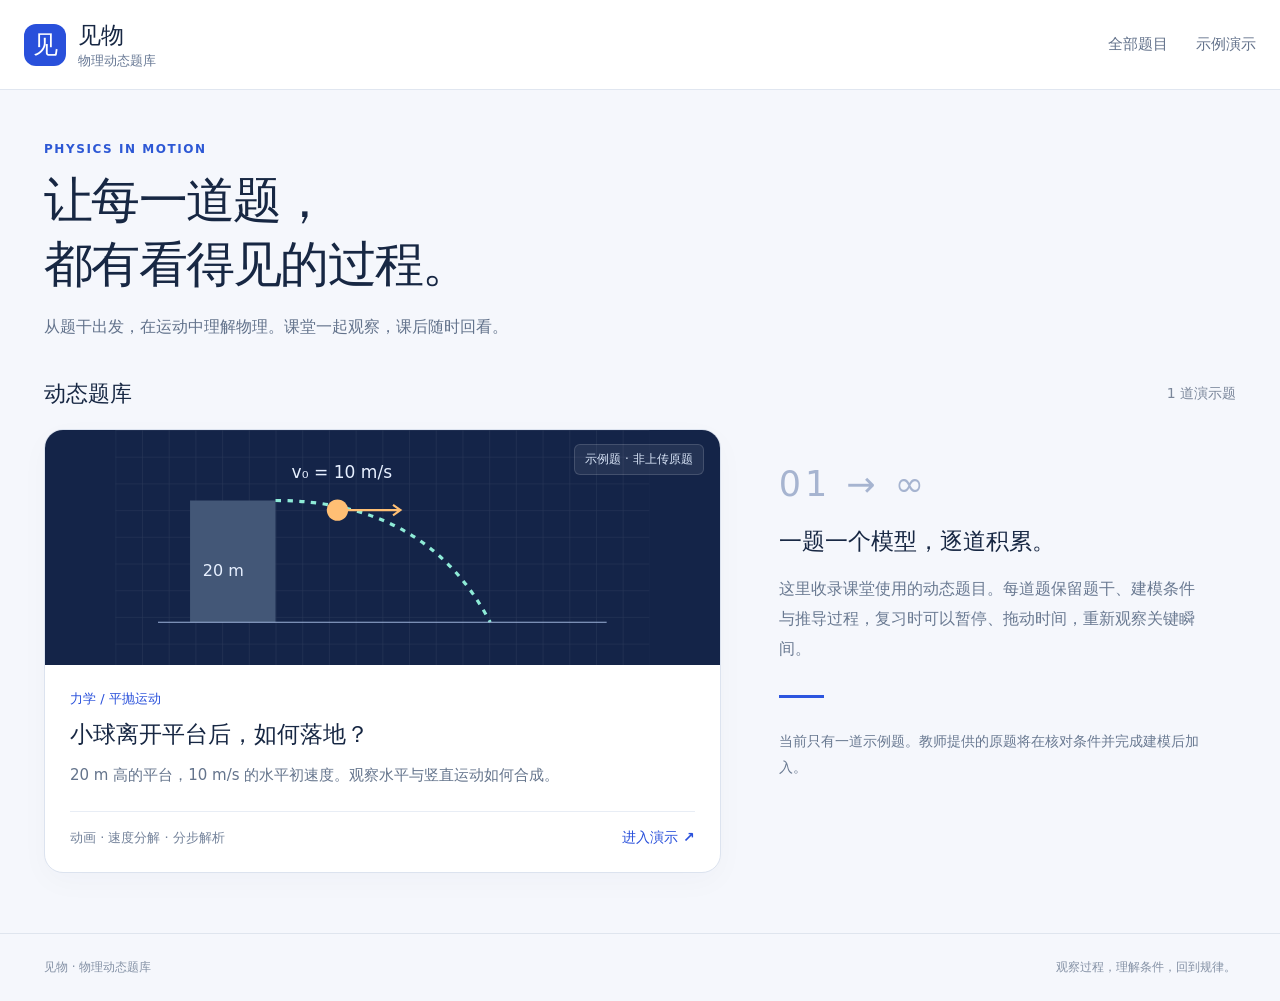
==== index.html @ c615b019 "Add physics model library: index.html" ====
<!doctype html><html lang="zh-CN"><head><meta charset="utf-8"><meta name="viewport" content="width=device-width, initial-scale=1"><title>见物 · 物理动态题库</title><meta name="description" content="按题干建立物理模型，课堂观察运动，课后回看过程。"><link rel="icon" href="data:image/svg+xml,%3Csvg xmlns='http://www.w3.org/2000/svg' viewBox='0 0 64 64'%3E%3Crect width='64' height='64' rx='16' fill='%232950db'/%3E%3Cpath d='M14 17Q42 17 49 49' fill='none' stroke='white' stroke-width='4'/%3E%3Ccircle cx='31' cy='23' r='6' fill='%23a8f0df'/%3E%3C/svg%3E"><link rel="stylesheet" href="style.css"></head><body><header><a href="#" class="brand"><span class="logo">见</span><span>见物 <small>物理动态题库</small></span></a><nav aria-label="主要导航"><a href="#" id="navLibrary">全部题目</a><a href="#q-demo-horizontal" id="navLesson">示例演示</a></nav></header><main><section id="library"><div class="page-heading"><p class="eyebrow">PHYSICS IN MOTION</p><h1>让每一道题，<br>都有看得见的过程。</h1><p class="sub">从题干出发，在运动中理解物理。课堂一起观察，课后随时回看。</p></div><div class="section-title"><h2>动态题库</h2><span>1 道演示题</span></div><div class="library-grid"><a class="problem-card" href="#q-demo-horizontal"><div class="card-visual"><svg viewBox="0 0 500 220" role="img" aria-label="小球从平台边缘水平抛出的轨迹示意"><defs><pattern id="grid" width="25" height="25" patternUnits="userSpaceOnUse"><path d="M25 0H0V25" fill="none" stroke="#ffffff" stroke-opacity=".09"/></pattern></defs><rect width="500" height="220" fill="#142448"/><rect width="500" height="220" fill="url(#grid)"/><path d="M70 66H150V180H70" fill="#435777"/><path d="M150 66Q291 66 351 180" fill="none" stroke="#8eebd7" stroke-width="3" stroke-dasharray="5 6"/><path d="M40 180H460" stroke="#9cb2d8"/><circle cx="208" cy="75" r="10" fill="#ffbf74"/><path d="M208 75H267M260 70L267 75L260 80" fill="none" stroke="#ffbf74" stroke-width="2"/><text x="165" y="45" fill="#e7f0ff" font-size="16">v₀ = 10 m/s</text><text x="82" y="137" fill="#e7f0ff" font-size="15">20 m</text></svg><span class="demo-tag">示例题 · 非上传原题</span></div><div class="card-content"><p class="category">力学 / 平抛运动</p><h3>小球离开平台后，如何落地？</h3><p>20 m 高的平台，10 m/s 的水平初速度。观察水平与竖直运动如何合成。</p><div class="card-bottom"><span>动画 · 速度分解 · 分步解析</span><strong>进入演示 ↗</strong></div></div></a><aside class="library-note"><span class="note-number">01 → ∞</span><h3>一题一个模型，逐道积累。</h3><p>这里收录课堂使用的动态题目。每道题保留题干、建模条件与推导过程，复习时可以暂停、拖动时间，重新观察关键瞬间。</p><div class="small-rule"></div><p class="muted">当前只有一道示例题。教师提供的原题将在核对条件并完成建模后加入。</p></aside></div></section><section id="lesson" hidden><a href="#" class="back">← 返回题库</a><div class="lesson-heading"><div><p class="eyebrow">力学 / 平抛运动 / 示例 001</p><h1>小球离开平台后，如何落地？</h1><p class="sub">对照题目条件，观察运动的每一个瞬间。</p></div><span class="example-label">演示题</span></div><div class="lesson-layout"><aside class="statement"><span class="section-index">01 / 读题与建模</span><h2>题目条件</h2><p>一个小球从距水平地面 <strong>20 m</strong> 高的平台边缘，以 <strong>10 m/s</strong> 的初速度水平抛出。不计空气阻力，取 <strong>g = 10 m/s²</strong>。</p><p>求小球的落地时间、水平位移，以及落地前瞬间的速度大小。</p><dl><div><dt>初始高度 h</dt><dd>20 m</dd></div><div><dt>水平初速度 v₀</dt><dd>10 m/s</dd></div><div><dt>重力加速度 g</dt><dd>10 m/s²</dd></div></dl><div class="assumptions"><strong>模型与题干的对应</strong><ul><li>小球视为质点，只受重力。</li><li>初始竖直速度为 0。</li><li>水平向右为 x 正方向，y 表示距地高度。</li><li>动画在触地时结束，不模拟碰撞。</li></ul></div><p class="source-note">来源：本站演示题，用于展示题库功能。</p></aside><div class="model-column"><section class="simulation" id="simulation"><div class="simulation-header"><span>02 / 观察运动</span><button id="fullscreen" type="button">放大演示</button></div><div class="canvas-wrap"><canvas id="scene" role="img" aria-label="小球从20米高平台以每秒10米水平抛出的实时运动图"></canvas><span id="phase" class="phase">准备开始</span></div><div class="playback"><div class="timeline-label"><label for="timeline">运动时间</label><output id="clock">0.00 / 2.00 s</output></div><input id="timeline" type="range" min="0" max="2" step="0.01" value="0" aria-label="拖动查看任意时刻"><div class="playback-actions"><div class="play-buttons"><button id="play" class="primary">▶ 播放</button><button id="reset">重置</button><button id="step">前进 0.1 s</button></div><label class="speed-label">播放速度 <select id="speed"><option value="0.25">0.25×</option><option value="0.5">0.5×</option><option value="1" selected>1×</option></select></label></div><div class="display-options"><label><input id="trajectory" type="checkbox" checked>运动轨迹</label><label><input id="vectors" type="checkbox" checked>速度分解</label><span><i class="legend-x"></i> 水平速度 <i class="legend-y"></i> 竖直速度</span></div></div></section><div class="live-data"><div><span>水平位移 x</span><strong id="xValue">0.00 <small>m</small></strong></div><div><span>距地高度 y</span><strong id="yValue">20.00 <small>m</small></strong></div><div><span>速率 |v|</span><strong id="vValue">10.00 <small>m/s</small></strong></div></div><div class="observe"><strong>观察提示</strong><p>每前进相同的时间，水平位移的增量保持不变；竖直方向的下落距离却越来越大。拖动时间条，比较 t = 1 s 和 t = 2 s。</p></div></div></div><section class="explanation"><div><span class="section-index">03 / 回到物理规律</span><h2>一个运动，分成两个方向。</h2><p>水平方向不受力，做匀速直线运动；竖直方向从静止开始，做自由落体运动。两个方向经历的时间始终相同。</p></div><div class="solutions"><details><summary>① 为什么 2 秒后落地？</summary><p>竖直方向：h = ½gt²。代入 h = 20 m、g = 10 m/s²，得到 t = √(2h/g) = <strong>2 s</strong>。</p></details><details><summary>② 水平飞出多远？</summary><p>水平方向：x = v₀t = 10 × 2 = <strong>20 m</strong>。</p></details><details><summary>③ 落地前瞬间的速率是多少？</summary><p>vₓ = 10 m/s，vᵧ = −gt = −20 m/s。两分量互相垂直，因此 |v| = √(vₓ² + vᵧ²) = 10√5 ≈ <strong>22.36 m/s</strong>。</p></details></div></section></section></main><footer><span>见物 · 物理动态题库</span><span>观察过程，理解条件，回到规律。</span></footer><script src="app.js"></script></body></html>
---- style.css ----
:root{font-family:Inter,ui-sans-serif,system-ui,-apple-system,"PingFang SC","Microsoft YaHei",sans-serif;color:#172743;background:#f5f7fc;font-size:16px;font-synthesis:none}*{box-sizing:border-box}body{margin:0}button,input,select{font:inherit}button,a,input,select,summary{-webkit-tap-highlight-color:transparent}button,a,summary{touch-action:manipulation}button,summary{cursor:pointer}a{color:inherit;text-decoration:none}button:focus-visible,a:focus-visible,input:focus-visible,select:focus-visible,summary:focus-visible{outline:3px solid #3161f6;outline-offset:4px}[hidden]{display:none!important}header{height:90px;background:white;border-bottom:1px solid #e0e6f0;display:flex;align-items:center;justify-content:space-between;padding:0 max(24px,calc((100vw - 1240px)/2));gap:20px}.brand{display:flex;align-items:center;gap:12px;font-size:23px;font-weight:750}.logo{width:42px;height:42px;background:#2950db;color:white;display:grid;place-items:center;border-radius:12px;font-size:25px}.brand small{font-size:13px;display:block;font-weight:450;color:#687995;margin-top:1px}nav{display:flex;gap:28px;font-size:15px;color:#63728b}nav a.active{color:#2950db;font-weight:700}main{max-width:1240px;margin:auto;padding:0 24px;min-height:calc(100vh - 180px)}.page-heading{padding:52px 0 38px}.eyebrow{font-size:12px;font-weight:750;letter-spacing:.13em;color:#2d58d5;margin:0 0 13px}h1{font-size:clamp(30px,4vw,49px);line-height:1.3;letter-spacing:-.035em;margin:0 0 17px}.sub{font-size:16px;line-height:1.7;color:#62728b;margin:0}.section-title{display:flex;align-items:center;justify-content:space-between;margin:0 0 20px}.section-title h2{font-size:22px;margin:0}.section-title span{font-size:14px;color:#7a869a}.library-grid{display:grid;grid-template-columns:1.4fr 1fr;gap:32px;margin-bottom:60px}.problem-card{border:1px solid #dce3ef;border-radius:19px;overflow:hidden;background:white;box-shadow:0 9px 30px #14244807;transition:transform .2s}.problem-card:hover{transform:translateY(-3px)}.card-visual{position:relative;background:#142448}.card-visual svg{display:block;width:100%;height:235px}.demo-tag{position:absolute;right:16px;top:14px;background:#ffffff12;border:1px solid #ffffff25;color:#d9e5f8;padding:6px 10px;border-radius:6px;font-size:12px}.card-content{padding:25px}.category{font-size:13px;color:#2950db;margin:0 0 10px}.card-content h3{font-size:23px;line-height:1.4;margin:0 0 12px}.card-content>p:not(.category){font-size:15px;color:#64748c;line-height:1.8;margin:0}.card-bottom{border-top:1px solid #e8edf5;margin-top:22px;padding-top:17px;display:flex;flex-wrap:wrap;gap:12px;justify-content:space-between;font-size:13px;color:#73829a}.card-bottom strong{font-size:14px;color:#2950db}.library-note{padding:35px 26px}.note-number{font-size:35px;color:#a6b4d0;font-weight:300;letter-spacing:4px}.library-note h3{font-size:23px;margin:22px 0 17px}.library-note p{line-height:1.9;color:#697991;font-size:16px}.small-rule{width:45px;height:3px;background:#2c55df;margin:30px 0}.library-note .muted{font-size:14px}.back{display:inline-block;font-size:14px;color:#61718c;margin:30px 0 22px}.lesson-heading{display:flex;align-items:start;justify-content:space-between;gap:15px;margin-bottom:30px}.lesson-heading h1{font-size:clamp(25px,3vw,34px);margin-bottom:10px}.example-label{color:#536995;background:#e8edf9;border-radius:6px;padding:7px 12px;font-size:13px;white-space:nowrap}.lesson-layout{display:grid;grid-template-columns:310px minmax(0,1fr);gap:25px;align-items:start}.statement{background:white;border:1px solid #dfe5ef;border-radius:16px;padding:24px}.section-index{font-size:12px;font-weight:700;letter-spacing:.06em;color:#7c8da8}.statement h2{font-size:21px;margin:14px 0 19px}.statement>p{line-height:1.9;font-size:16px;margin:0 0 17px}dl{margin:23px 0;padding:10px 15px;background:#f4f7fc;border-radius:9px}dl div{display:flex;justify-content:space-between;gap:12px;padding:8px 0;font-size:14px}dt{color:#6a7b95}dd{margin:0;font-weight:650}.assumptions{font-size:14px;line-height:1.8;color:#64758e}.assumptions strong{color:#344b6d}.assumptions ul{padding-left:19px}.statement .source-note{font-size:12px;color:#8391a7;margin:18px 0 0}.simulation{background:#142448;color:#e7f0ff;border-radius:17px;overflow:hidden}.simulation-header{display:flex;align-items:center;justify-content:space-between;padding:16px 21px;font-size:13px;color:#a8bbdb;border-bottom:1px solid #ffffff12}.simulation-header button{border:1px solid #ffffff30;color:#c3d3ed;background:transparent;padding:6px 10px;border-radius:6px;font-size:13px}.canvas-wrap{position:relative}canvas{display:block;width:100%;height:380px}.phase{position:absolute;left:20px;top:17px;background:#1e365e;border:1px solid #395177;padding:6px 10px;border-radius:5px;font-size:12px}.playback{padding:18px 22px 20px;background:#10203e}.timeline-label{display:flex;justify-content:space-between;color:#a9bfdf;font-size:13px;margin-bottom:7px}input[type=range]{width:100%;accent-color:#8eebd7;cursor:pointer;min-height:24px}.playback-actions{display:flex;justify-content:space-between;gap:12px;align-items:center;margin:12px 0 18px}.play-buttons{display:flex;flex-wrap:wrap;gap:8px}.play-buttons button{border:1px solid #445a7b;border-radius:7px;background:#203455;color:#dbe7fb;padding:9px 13px;font-size:14px}.play-buttons .primary{background:#a2f0dc;color:#102f37;border-color:#a2f0dc;font-weight:750;min-width:90px}.speed-label{font-size:13px;color:#aabedb;white-space:nowrap}select{background:#203455;color:#dbe7fb;border:1px solid #445a7b;padding:6px;border-radius:5px;font-size:13px}.display-options{display:flex;align-items:center;flex-wrap:wrap;gap:16px;font-size:12px;color:#adc0df}.display-options label{display:flex;align-items:center;gap:5px;font-size:13px}input[type=checkbox]{accent-color:#a2f0dc;width:15px;height:15px}.display-options span{display:flex;align-items:center;gap:6px}.display-options i{display:inline-block;width:13px;height:3px}.legend-x{background:#ffbd75}.legend-y{background:#8ae9d2}.live-data{display:grid;grid-template-columns:repeat(3,1fr);gap:12px;margin-top:16px}.live-data>div{border:1px solid #dde4f0;border-radius:12px;background:white;padding:17px}.live-data span{font-size:12px;color:#71829c}.live-data strong{display:block;font-size:23px;font-variant-numeric:tabular-nums;margin-top:8px}.live-data small{font-size:13px;font-weight:450;color:#7b8aa0}.observe{padding:18px 0 0;display:flex;gap:18px;font-size:14px}.observe strong{white-space:nowrap;color:#2950db}.observe p{margin:0;color:#697a94;line-height:1.8}.explanation{display:grid;grid-template-columns:1fr 1.5fr;gap:45px;margin:40px 0 60px;padding-top:33px;border-top:1px solid #dbe3ee}.explanation h2{font-size:24px;line-height:1.4}.explanation p{line-height:1.9;color:#64758e;font-size:15px}.solutions details{background:white;border:1px solid #dfe5ef;border-radius:10px;margin-bottom:12px;padding:17px 20px}.solutions summary{font-weight:650;font-size:16px}.solutions p{margin:15px 0 0}footer{border-top:1px solid #dfe5ee;padding:25px max(24px,calc((100vw - 1192px)/2));display:flex;justify-content:space-between;gap:15px;font-size:12px;color:#8491a5}.simulation:fullscreen{border-radius:0;display:flex;flex-direction:column}.simulation:fullscreen .canvas-wrap{flex:1;min-height:0}.simulation:fullscreen canvas{height:100%}.simulation:fullscreen .playback{flex:none}@media(max-width:950px){.lesson-layout{grid-template-columns:260px minmax(0,1fr)}.statement{padding:19px}.playback-actions{align-items:start;flex-direction:column}.library-grid{grid-template-columns:1.3fr 1fr;gap:12px}}@media(max-width:720px){header{height:76px;padding:0 18px}nav{gap:16px;font-size:14px}main{padding:0 17px}.page-heading{padding:35px 0}.library-grid,.lesson-layout,.explanation{grid-template-columns:1fr}.library-note{padding:15px 10px}.lesson-heading{margin-bottom:20px}.statement{padding:22px}.model-column{min-width:0}canvas{height:340px}.explanation{gap:15px}.playback-actions{flex-direction:row;flex-wrap:wrap}.live-data{gap:7px}.live-data>div{padding:12px}.live-data strong{font-size:20px}.observe{display:block}.observe p{margin-top:8px}footer{flex-direction:column;gap:7px}.card-visual svg{height:215px}}@media(prefers-reduced-motion:reduce){.problem-card{transition:none}}
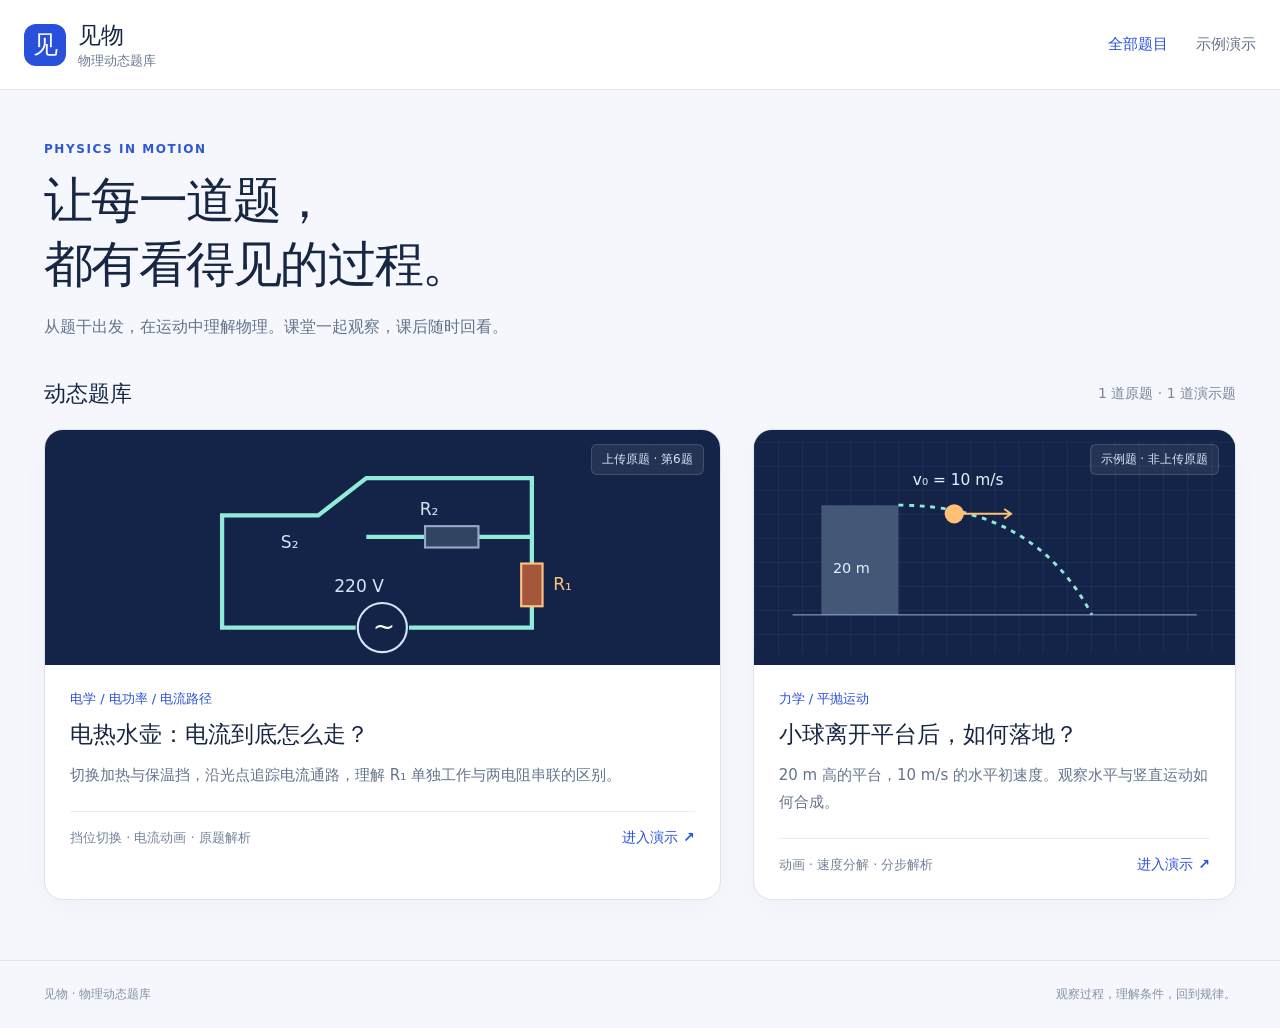
==== commit 6300b93e: "Add kettle question to model library" ====
--- a/index.html
+++ b/index.html
@@ -1 +1 @@
-<!doctype html><html lang="zh-CN"><head><meta charset="utf-8"><meta name="viewport" content="width=device-width, initial-scale=1"><title>见物 · 物理动态题库</title><meta name="description" content="按题干建立物理模型，课堂观察运动，课后回看过程。"><link rel="icon" href="data:image/svg+xml,%3Csvg xmlns='http://www.w3.org/2000/svg' viewBox='0 0 64 64'%3E%3Crect width='64' height='64' rx='16' fill='%232950db'/%3E%3Cpath d='M14 17Q42 17 49 49' fill='none' stroke='white' stroke-width='4'/%3E%3Ccircle cx='31' cy='23' r='6' fill='%23a8f0df'/%3E%3C/svg%3E"><link rel="stylesheet" href="style.css"></head><body><header><a href="#" class="brand"><span class="logo">见</span><span>见物 <small>物理动态题库</small></span></a><nav aria-label="主要导航"><a href="#" id="navLibrary">全部题目</a><a href="#q-demo-horizontal" id="navLesson">示例演示</a></nav></header><main><section id="library"><div class="page-heading"><p class="eyebrow">PHYSICS IN MOTION</p><h1>让每一道题，<br>都有看得见的过程。</h1><p class="sub">从题干出发，在运动中理解物理。课堂一起观察，课后随时回看。</p></div><div class="section-title"><h2>动态题库</h2><span>1 道演示题</span></div><div class="library-grid"><a class="problem-card" href="#q-demo-horizontal"><div class="card-visual"><svg viewBox="0 0 500 220" role="img" aria-label="小球从平台边缘水平抛出的轨迹示意"><defs><pattern id="grid" width="25" height="25" patternUnits="userSpaceOnUse"><path d="M25 0H0V25" fill="none" stroke="#ffffff" stroke-opacity=".09"/></pattern></defs><rect width="500" height="220" fill="#142448"/><rect width="500" height="220" fill="url(#grid)"/><path d="M70 66H150V180H70" fill="#435777"/><path d="M150 66Q291 66 351 180" fill="none" stroke="#8eebd7" stroke-width="3" stroke-dasharray="5 6"/><path d="M40 180H460" stroke="#9cb2d8"/><circle cx="208" cy="75" r="10" fill="#ffbf74"/><path d="M208 75H267M260 70L267 75L260 80" fill="none" stroke="#ffbf74" stroke-width="2"/><text x="165" y="45" fill="#e7f0ff" font-size="16">v₀ = 10 m/s</text><text x="82" y="137" fill="#e7f0ff" font-size="15">20 m</text></svg><span class="demo-tag">示例题 · 非上传原题</span></div><div class="card-content"><p class="category">力学 / 平抛运动</p><h3>小球离开平台后，如何落地？</h3><p>20 m 高的平台，10 m/s 的水平初速度。观察水平与竖直运动如何合成。</p><div class="card-bottom"><span>动画 · 速度分解 · 分步解析</span><strong>进入演示 ↗</strong></div></div></a><aside class="library-note"><span class="note-number">01 → ∞</span><h3>一题一个模型，逐道积累。</h3><p>这里收录课堂使用的动态题目。每道题保留题干、建模条件与推导过程，复习时可以暂停、拖动时间，重新观察关键瞬间。</p><div class="small-rule"></div><p class="muted">当前只有一道示例题。教师提供的原题将在核对条件并完成建模后加入。</p></aside></div></section><section id="lesson" hidden><a href="#" class="back">← 返回题库</a><div class="lesson-heading"><div><p class="eyebrow">力学 / 平抛运动 / 示例 001</p><h1>小球离开平台后，如何落地？</h1><p class="sub">对照题目条件，观察运动的每一个瞬间。</p></div><span class="example-label">演示题</span></div><div class="lesson-layout"><aside class="statement"><span class="section-index">01 / 读题与建模</span><h2>题目条件</h2><p>一个小球从距水平地面 <strong>20 m</strong> 高的平台边缘，以 <strong>10 m/s</strong> 的初速度水平抛出。不计空气阻力，取 <strong>g = 10 m/s²</strong>。</p><p>求小球的落地时间、水平位移，以及落地前瞬间的速度大小。</p><dl><div><dt>初始高度 h</dt><dd>20 m</dd></div><div><dt>水平初速度 v₀</dt><dd>10 m/s</dd></div><div><dt>重力加速度 g</dt><dd>10 m/s²</dd></div></dl><div class="assumptions"><strong>模型与题干的对应</strong><ul><li>小球视为质点，只受重力。</li><li>初始竖直速度为 0。</li><li>水平向右为 x 正方向，y 表示距地高度。</li><li>动画在触地时结束，不模拟碰撞。</li></ul></div><p class="source-note">来源：本站演示题，用于展示题库功能。</p></aside><div class="model-column"><section class="simulation" id="simulation"><div class="simulation-header"><span>02 / 观察运动</span><button id="fullscreen" type="button">放大演示</button></div><div class="canvas-wrap"><canvas id="scene" role="img" aria-label="小球从20米高平台以每秒10米水平抛出的实时运动图"></canvas><span id="phase" class="phase">准备开始</span></div><div class="playback"><div class="timeline-label"><label for="timeline">运动时间</label><output id="clock">0.00 / 2.00 s</output></div><input id="timeline" type="range" min="0" max="2" step="0.01" value="0" aria-label="拖动查看任意时刻"><div class="playback-actions"><div class="play-buttons"><button id="play" class="primary">▶ 播放</button><button id="reset">重置</button><button id="step">前进 0.1 s</button></div><label class="speed-label">播放速度 <select id="speed"><option value="0.25">0.25×</option><option value="0.5">0.5×</option><option value="1" selected>1×</option></select></label></div><div class="display-options"><label><input id="trajectory" type="checkbox" checked>运动轨迹</label><label><input id="vectors" type="checkbox" checked>速度分解</label><span><i class="legend-x"></i> 水平速度 <i class="legend-y"></i> 竖直速度</span></div></div></section><div class="live-data"><div><span>水平位移 x</span><strong id="xValue">0.00 <small>m</small></strong></div><div><span>距地高度 y</span><strong id="yValue">20.00 <small>m</small></strong></div><div><span>速率 |v|</span><strong id="vValue">10.00 <small>m/s</small></strong></div></div><div class="observe"><strong>观察提示</strong><p>每前进相同的时间，水平位移的增量保持不变；竖直方向的下落距离却越来越大。拖动时间条，比较 t = 1 s 和 t = 2 s。</p></div></div></div><section class="explanation"><div><span class="section-index">03 / 回到物理规律</span><h2>一个运动，分成两个方向。</h2><p>水平方向不受力，做匀速直线运动；竖直方向从静止开始，做自由落体运动。两个方向经历的时间始终相同。</p></div><div class="solutions"><details><summary>① 为什么 2 秒后落地？</summary><p>竖直方向：h = ½gt²。代入 h = 20 m、g = 10 m/s²，得到 t = √(2h/g) = <strong>2 s</strong>。</p></details><details><summary>② 水平飞出多远？</summary><p>水平方向：x = v₀t = 10 × 2 = <strong>20 m</strong>。</p></details><details><summary>③ 落地前瞬间的速率是多少？</summary><p>vₓ = 10 m/s，vᵧ = −gt = −20 m/s。两分量互相垂直，因此 |v| = √(vₓ² + vᵧ²) = 10√5 ≈ <strong>22.36 m/s</strong>。</p></details></div></section></section></main><footer><span>见物 · 物理动态题库</span><span>观察过程，理解条件，回到规律。</span></footer><script src="app.js"></script></body></html>
+<!doctype html><html lang="zh-CN"><head><meta charset="utf-8"><meta name="viewport" content="width=device-width, initial-scale=1"><title>见物 · 物理动态题库</title><meta name="description" content="按题干建立物理模型，课堂观察运动，课后回看过程。"><link rel="icon" href="data:image/svg+xml,%3Csvg xmlns='http://www.w3.org/2000/svg' viewBox='0 0 64 64'%3E%3Crect width='64' height='64' rx='16' fill='%232950db'/%3E%3Cpath d='M14 17Q42 17 49 49' fill='none' stroke='white' stroke-width='4'/%3E%3Ccircle cx='31' cy='23' r='6' fill='%23a8f0df'/%3E%3C/svg%3E"><link rel="stylesheet" href="style.css"></head><body><header><a href="#" class="brand"><span class="logo">见</span><span>见物 <small>物理动态题库</small></span></a><nav aria-label="主要导航"><a href="#" id="navLibrary">全部题目</a><a href="#q-demo-horizontal" id="navLesson">示例演示</a></nav></header><main><section id="library"><div class="page-heading"><p class="eyebrow">PHYSICS IN MOTION</p><h1>让每一道题，<br>都有看得见的过程。</h1><p class="sub">从题干出发，在运动中理解物理。课堂一起观察，课后随时回看。</p></div><div class="section-title"><h2>动态题库</h2><span>1 道原题 · 1 道演示题</span></div><div class="library-grid"><a class="problem-card" href="kettle.html"><div class="card-visual"><svg viewBox="0 0 500 220" role="img" aria-label="电热水壶两挡电路"><rect width="500" height="220" fill="#142448"/><path d="M225 185H100V80H190L235 45H390V185H275 M235 100H290M340 100H390" stroke="#91ebd6" stroke-width="4" fill="none"/><rect x="290" y="90" width="50" height="20" fill="#304562" stroke="#96a8c3" stroke-width="2"/><rect x="380" y="125" width="20" height="40" fill="#a4573a" stroke="#ffc282" stroke-width="2"/><circle cx="250" cy="185" r="23" fill="#142448" stroke="#d6e4f8" stroke-width="2"/><text x="241" y="192" fill="white" font-size="25">~</text><text x="285" y="80" fill="#d6e4f8" font-size="16">R₂</text><text x="410" y="150" fill="#ffc282" font-size="16">R₁</text><text x="155" y="110" fill="#d6e4f8" font-size="16">S₂</text><text x="205" y="152" fill="#d6e4f8" font-size="16">220 V</text></svg><span class="demo-tag">上传原题 · 第6题</span></div><div class="card-content"><p class="category">电学 / 电功率 / 电流路径</p><h3>电热水壶：电流到底怎么走？</h3><p>切换加热与保温挡，沿光点追踪电流通路，理解 R₁ 单独工作与两电阻串联的区别。</p><div class="card-bottom"><span>挡位切换 · 电流动画 · 原题解析</span><strong>进入演示 ↗</strong></div></div></a><a class="problem-card" href="#q-demo-horizontal"><div class="card-visual"><svg viewBox="0 0 500 220" role="img" aria-label="小球从平台边缘水平抛出的轨迹示意"><defs><pattern id="grid" width="25" height="25" patternUnits="userSpaceOnUse"><path d="M25 0H0V25" fill="none" stroke="#ffffff" stroke-opacity=".09"/></pattern></defs><rect width="500" height="220" fill="#142448"/><rect width="500" height="220" fill="url(#grid)"/><path d="M70 66H150V180H70" fill="#435777"/><path d="M150 66Q291 66 351 180" fill="none" stroke="#8eebd7" stroke-width="3" stroke-dasharray="5 6"/><path d="M40 180H460" stroke="#9cb2d8"/><circle cx="208" cy="75" r="10" fill="#ffbf74"/><path d="M208 75H267M260 70L267 75L260 80" fill="none" stroke="#ffbf74" stroke-width="2"/><text x="165" y="45" fill="#e7f0ff" font-size="16">v₀ = 10 m/s</text><text x="82" y="137" fill="#e7f0ff" font-size="15">20 m</text></svg><span class="demo-tag">示例题 · 非上传原题</span></div><div class="card-content"><p class="category">力学 / 平抛运动</p><h3>小球离开平台后，如何落地？</h3><p>20 m 高的平台，10 m/s 的水平初速度。观察水平与竖直运动如何合成。</p><div class="card-bottom"><span>动画 · 速度分解 · 分步解析</span><strong>进入演示 ↗</strong></div></div></a></div></section><section id="lesson" hidden><a href="#" class="back">← 返回题库</a><div class="lesson-heading"><div><p class="eyebrow">力学 / 平抛运动 / 示例 001</p><h1>小球离开平台后，如何落地？</h1><p class="sub">对照题目条件，观察运动的每一个瞬间。</p></div><span class="example-label">演示题</span></div><div class="lesson-layout"><aside class="statement"><span class="section-index">01 / 读题与建模</span><h2>题目条件</h2><p>一个小球从距水平地面 <strong>20 m</strong> 高的平台边缘，以 <strong>10 m/s</strong> 的初速度水平抛出。不计空气阻力，取 <strong>g = 10 m/s²</strong>。</p><p>求小球的落地时间、水平位移，以及落地前瞬间的速度大小。</p><dl><div><dt>初始高度 h</dt><dd>20 m</dd></div><div><dt>水平初速度 v₀</dt><dd>10 m/s</dd></div><div><dt>重力加速度 g</dt><dd>10 m/s²</dd></div></dl><div class="assumptions"><strong>模型与题干的对应</strong><ul><li>小球视为质点，只受重力。</li><li>初始竖直速度为 0。</li><li>水平向右为 x 正方向，y 表示距地高度。</li><li>动画在触地时结束，不模拟碰撞。</li></ul></div><p class="source-note">来源：本站演示题，用于展示题库功能。</p></aside><div class="model-column"><section class="simulation" id="simulation"><div class="simulation-header"><span>02 / 观察运动</span><button id="fullscreen" type="button">放大演示</button></div><div class="canvas-wrap"><canvas id="scene" role="img" aria-label="小球从20米高平台以每秒10米水平抛出的实时运动图"></canvas><span id="phase" class="phase">准备开始</span></div><div class="playback"><div class="timeline-label"><label for="timeline">运动时间</label><output id="clock">0.00 / 2.00 s</output></div><input id="timeline" type="range" min="0" max="2" step="0.01" value="0" aria-label="拖动查看任意时刻"><div class="playback-actions"><div class="play-buttons"><button id="play" class="primary">▶ 播放</button><button id="reset">重置</button><button id="step">前进 0.1 s</button></div><label class="speed-label">播放速度 <select id="speed"><option value="0.25">0.25×</option><option value="0.5">0.5×</option><option value="1" selected>1×</option></select></label></div><div class="display-options"><label><input id="trajectory" type="checkbox" checked>运动轨迹</label><label><input id="vectors" type="checkbox" checked>速度分解</label><span><i class="legend-x"></i> 水平速度 <i class="legend-y"></i> 竖直速度</span></div></div></section><div class="live-data"><div><span>水平位移 x</span><strong id="xValue">0.00 <small>m</small></strong></div><div><span>距地高度 y</span><strong id="yValue">20.00 <small>m</small></strong></div><div><span>速率 |v|</span><strong id="vValue">10.00 <small>m/s</small></strong></div></div><div class="observe"><strong>观察提示</strong><p>每前进相同的时间，水平位移的增量保持不变；竖直方向的下落距离却越来越大。拖动时间条，比较 t = 1 s 和 t = 2 s。</p></div></div></div><section class="explanation"><div><span class="section-index">03 / 回到物理规律</span><h2>一个运动，分成两个方向。</h2><p>水平方向不受力，做匀速直线运动；竖直方向从静止开始，做自由落体运动。两个方向经历的时间始终相同。</p></div><div class="solutions"><details><summary>① 为什么 2 秒后落地？</summary><p>竖直方向：h = ½gt²。代入 h = 20 m、g = 10 m/s²，得到 t = √(2h/g) = <strong>2 s</strong>。</p></details><details><summary>② 水平飞出多远？</summary><p>水平方向：x = v₀t = 10 × 2 = <strong>20 m</strong>。</p></details><details><summary>③ 落地前瞬间的速率是多少？</summary><p>vₓ = 10 m/s，vᵧ = −gt = −20 m/s。两分量互相垂直，因此 |v| = √(vₓ² + vᵧ²) = 10√5 ≈ <strong>22.36 m/s</strong>。</p></details></div></section></section></main><footer><span>见物 · 物理动态题库</span><span>观察过程，理解条件，回到规律。</span></footer><script src="app.js"></script></body></html>
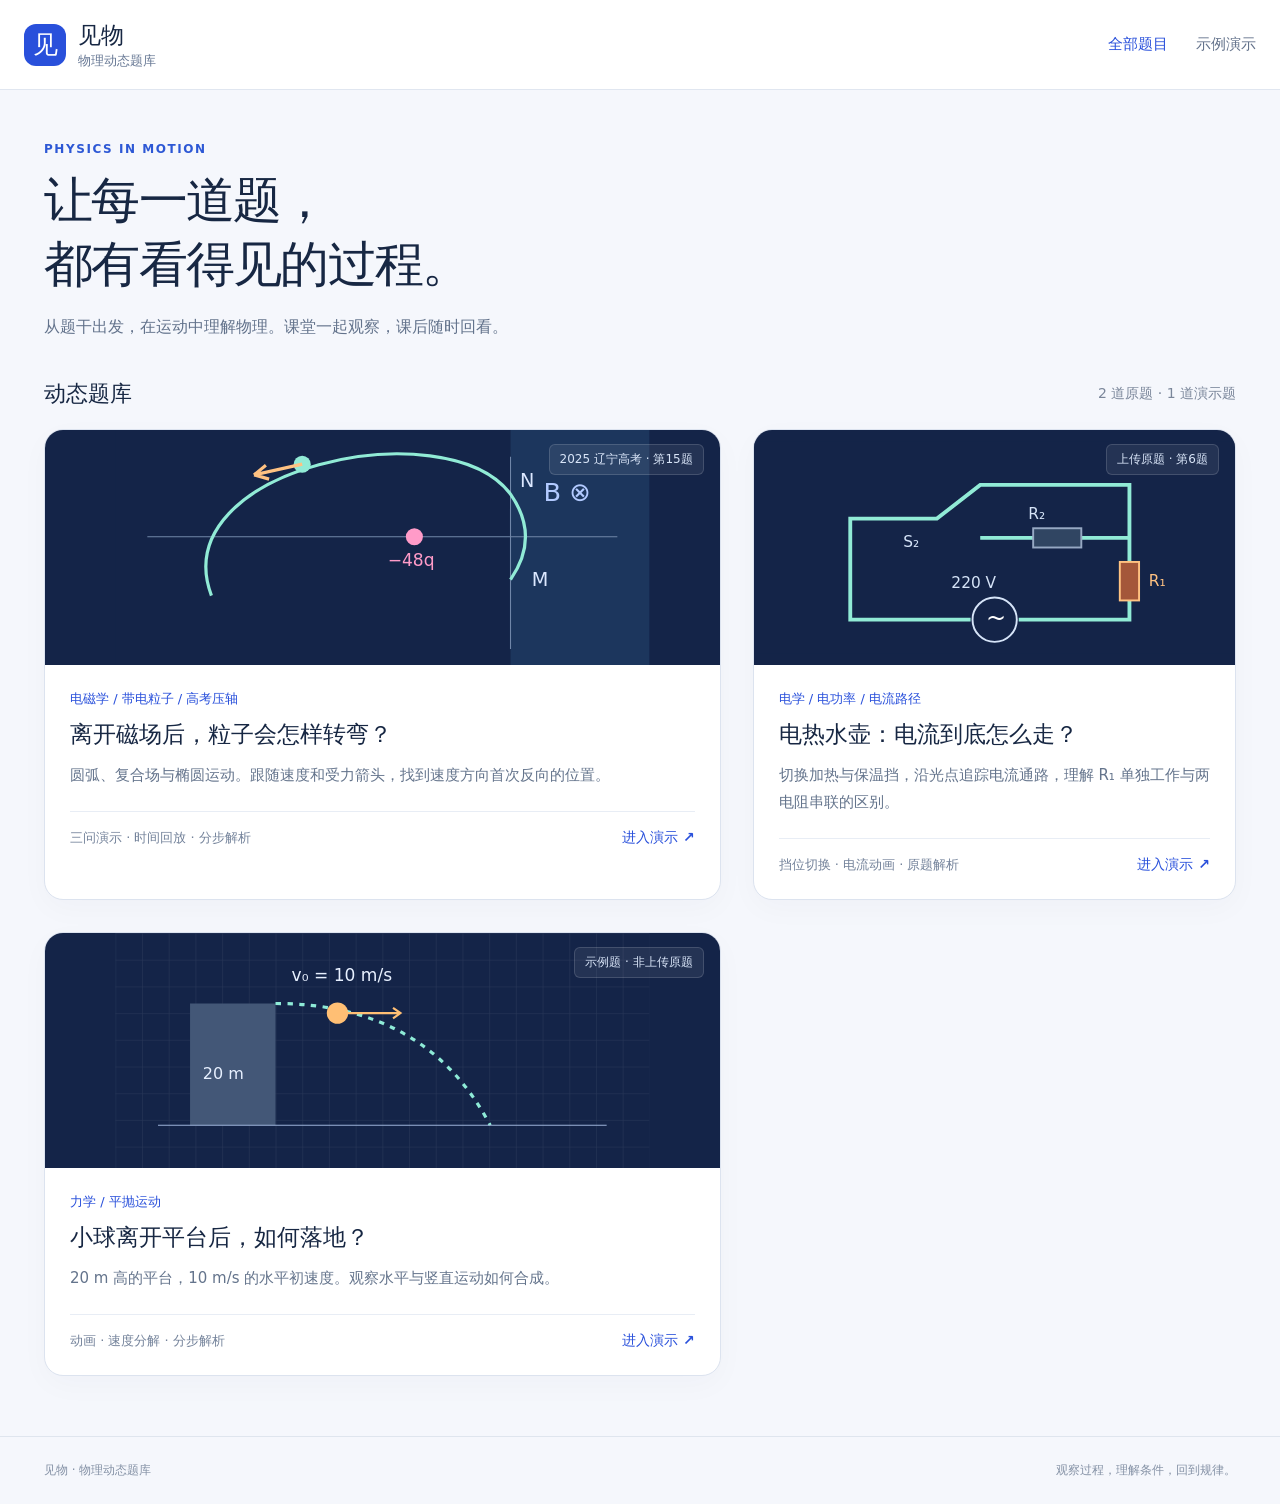
==== commit 2596649c: "Feature 2025 Liaoning Gaokao final question in physics library" ====
--- a/index.html
+++ b/index.html
@@ -1 +1 @@
-<!doctype html><html lang="zh-CN"><head><meta charset="utf-8"><meta name="viewport" content="width=device-width, initial-scale=1"><title>见物 · 物理动态题库</title><meta name="description" content="按题干建立物理模型，课堂观察运动，课后回看过程。"><link rel="icon" href="data:image/svg+xml,%3Csvg xmlns='http://www.w3.org/2000/svg' viewBox='0 0 64 64'%3E%3Crect width='64' height='64' rx='16' fill='%232950db'/%3E%3Cpath d='M14 17Q42 17 49 49' fill='none' stroke='white' stroke-width='4'/%3E%3Ccircle cx='31' cy='23' r='6' fill='%23a8f0df'/%3E%3C/svg%3E"><link rel="stylesheet" href="style.css"></head><body><header><a href="#" class="brand"><span class="logo">见</span><span>见物 <small>物理动态题库</small></span></a><nav aria-label="主要导航"><a href="#" id="navLibrary">全部题目</a><a href="#q-demo-horizontal" id="navLesson">示例演示</a></nav></header><main><section id="library"><div class="page-heading"><p class="eyebrow">PHYSICS IN MOTION</p><h1>让每一道题，<br>都有看得见的过程。</h1><p class="sub">从题干出发，在运动中理解物理。课堂一起观察，课后随时回看。</p></div><div class="section-title"><h2>动态题库</h2><span>1 道原题 · 1 道演示题</span></div><div class="library-grid"><a class="problem-card" href="kettle.html"><div class="card-visual"><svg viewBox="0 0 500 220" role="img" aria-label="电热水壶两挡电路"><rect width="500" height="220" fill="#142448"/><path d="M225 185H100V80H190L235 45H390V185H275 M235 100H290M340 100H390" stroke="#91ebd6" stroke-width="4" fill="none"/><rect x="290" y="90" width="50" height="20" fill="#304562" stroke="#96a8c3" stroke-width="2"/><rect x="380" y="125" width="20" height="40" fill="#a4573a" stroke="#ffc282" stroke-width="2"/><circle cx="250" cy="185" r="23" fill="#142448" stroke="#d6e4f8" stroke-width="2"/><text x="241" y="192" fill="white" font-size="25">~</text><text x="285" y="80" fill="#d6e4f8" font-size="16">R₂</text><text x="410" y="150" fill="#ffc282" font-size="16">R₁</text><text x="155" y="110" fill="#d6e4f8" font-size="16">S₂</text><text x="205" y="152" fill="#d6e4f8" font-size="16">220 V</text></svg><span class="demo-tag">上传原题 · 第6题</span></div><div class="card-content"><p class="category">电学 / 电功率 / 电流路径</p><h3>电热水壶：电流到底怎么走？</h3><p>切换加热与保温挡，沿光点追踪电流通路，理解 R₁ 单独工作与两电阻串联的区别。</p><div class="card-bottom"><span>挡位切换 · 电流动画 · 原题解析</span><strong>进入演示 ↗</strong></div></div></a><a class="problem-card" href="#q-demo-horizontal"><div class="card-visual"><svg viewBox="0 0 500 220" role="img" aria-label="小球从平台边缘水平抛出的轨迹示意"><defs><pattern id="grid" width="25" height="25" patternUnits="userSpaceOnUse"><path d="M25 0H0V25" fill="none" stroke="#ffffff" stroke-opacity=".09"/></pattern></defs><rect width="500" height="220" fill="#142448"/><rect width="500" height="220" fill="url(#grid)"/><path d="M70 66H150V180H70" fill="#435777"/><path d="M150 66Q291 66 351 180" fill="none" stroke="#8eebd7" stroke-width="3" stroke-dasharray="5 6"/><path d="M40 180H460" stroke="#9cb2d8"/><circle cx="208" cy="75" r="10" fill="#ffbf74"/><path d="M208 75H267M260 70L267 75L260 80" fill="none" stroke="#ffbf74" stroke-width="2"/><text x="165" y="45" fill="#e7f0ff" font-size="16">v₀ = 10 m/s</text><text x="82" y="137" fill="#e7f0ff" font-size="15">20 m</text></svg><span class="demo-tag">示例题 · 非上传原题</span></div><div class="card-content"><p class="category">力学 / 平抛运动</p><h3>小球离开平台后，如何落地？</h3><p>20 m 高的平台，10 m/s 的水平初速度。观察水平与竖直运动如何合成。</p><div class="card-bottom"><span>动画 · 速度分解 · 分步解析</span><strong>进入演示 ↗</strong></div></div></a></div></section><section id="lesson" hidden><a href="#" class="back">← 返回题库</a><div class="lesson-heading"><div><p class="eyebrow">力学 / 平抛运动 / 示例 001</p><h1>小球离开平台后，如何落地？</h1><p class="sub">对照题目条件，观察运动的每一个瞬间。</p></div><span class="example-label">演示题</span></div><div class="lesson-layout"><aside class="statement"><span class="section-index">01 / 读题与建模</span><h2>题目条件</h2><p>一个小球从距水平地面 <strong>20 m</strong> 高的平台边缘，以 <strong>10 m/s</strong> 的初速度水平抛出。不计空气阻力，取 <strong>g = 10 m/s²</strong>。</p><p>求小球的落地时间、水平位移，以及落地前瞬间的速度大小。</p><dl><div><dt>初始高度 h</dt><dd>20 m</dd></div><div><dt>水平初速度 v₀</dt><dd>10 m/s</dd></div><div><dt>重力加速度 g</dt><dd>10 m/s²</dd></div></dl><div class="assumptions"><strong>模型与题干的对应</strong><ul><li>小球视为质点，只受重力。</li><li>初始竖直速度为 0。</li><li>水平向右为 x 正方向，y 表示距地高度。</li><li>动画在触地时结束，不模拟碰撞。</li></ul></div><p class="source-note">来源：本站演示题，用于展示题库功能。</p></aside><div class="model-column"><section class="simulation" id="simulation"><div class="simulation-header"><span>02 / 观察运动</span><button id="fullscreen" type="button">放大演示</button></div><div class="canvas-wrap"><canvas id="scene" role="img" aria-label="小球从20米高平台以每秒10米水平抛出的实时运动图"></canvas><span id="phase" class="phase">准备开始</span></div><div class="playback"><div class="timeline-label"><label for="timeline">运动时间</label><output id="clock">0.00 / 2.00 s</output></div><input id="timeline" type="range" min="0" max="2" step="0.01" value="0" aria-label="拖动查看任意时刻"><div class="playback-actions"><div class="play-buttons"><button id="play" class="primary">▶ 播放</button><button id="reset">重置</button><button id="step">前进 0.1 s</button></div><label class="speed-label">播放速度 <select id="speed"><option value="0.25">0.25×</option><option value="0.5">0.5×</option><option value="1" selected>1×</option></select></label></div><div class="display-options"><label><input id="trajectory" type="checkbox" checked>运动轨迹</label><label><input id="vectors" type="checkbox" checked>速度分解</label><span><i class="legend-x"></i> 水平速度 <i class="legend-y"></i> 竖直速度</span></div></div></section><div class="live-data"><div><span>水平位移 x</span><strong id="xValue">0.00 <small>m</small></strong></div><div><span>距地高度 y</span><strong id="yValue">20.00 <small>m</small></strong></div><div><span>速率 |v|</span><strong id="vValue">10.00 <small>m/s</small></strong></div></div><div class="observe"><strong>观察提示</strong><p>每前进相同的时间，水平位移的增量保持不变；竖直方向的下落距离却越来越大。拖动时间条，比较 t = 1 s 和 t = 2 s。</p></div></div></div><section class="explanation"><div><span class="section-index">03 / 回到物理规律</span><h2>一个运动，分成两个方向。</h2><p>水平方向不受力，做匀速直线运动；竖直方向从静止开始，做自由落体运动。两个方向经历的时间始终相同。</p></div><div class="solutions"><details><summary>① 为什么 2 秒后落地？</summary><p>竖直方向：h = ½gt²。代入 h = 20 m、g = 10 m/s²，得到 t = √(2h/g) = <strong>2 s</strong>。</p></details><details><summary>② 水平飞出多远？</summary><p>水平方向：x = v₀t = 10 × 2 = <strong>20 m</strong>。</p></details><details><summary>③ 落地前瞬间的速率是多少？</summary><p>vₓ = 10 m/s，vᵧ = −gt = −20 m/s。两分量互相垂直，因此 |v| = √(vₓ² + vᵧ²) = 10√5 ≈ <strong>22.36 m/s</strong>。</p></details></div></section></section></main><footer><span>见物 · 物理动态题库</span><span>观察过程，理解条件，回到规律。</span></footer><script src="app.js"></script></body></html>
+<!doctype html><html lang="zh-CN"><head><meta charset="utf-8"><meta name="viewport" content="width=device-width, initial-scale=1"><title>见物 · 物理动态题库</title><meta name="description" content="按题干建立物理模型，课堂观察运动，课后回看过程。"><link rel="icon" href="data:image/svg+xml,%3Csvg xmlns='http://www.w3.org/2000/svg' viewBox='0 0 64 64'%3E%3Crect width='64' height='64' rx='16' fill='%232950db'/%3E%3Cpath d='M14 17Q42 17 49 49' fill='none' stroke='white' stroke-width='4'/%3E%3Ccircle cx='31' cy='23' r='6' fill='%23a8f0df'/%3E%3C/svg%3E"><link rel="stylesheet" href="style.css"></head><body><header><a href="#" class="brand"><span class="logo">见</span><span>见物 <small>物理动态题库</small></span></a><nav aria-label="主要导航"><a href="#" id="navLibrary">全部题目</a><a href="#q-demo-horizontal" id="navLesson">示例演示</a></nav></header><main><section id="library"><div class="page-heading"><p class="eyebrow">PHYSICS IN MOTION</p><h1>让每一道题，<br>都有看得见的过程。</h1><p class="sub">从题干出发，在运动中理解物理。课堂一起观察，课后随时回看。</p></div><div class="section-title"><h2>动态题库</h2><span>2 道原题 · 1 道演示题</span></div><div class="library-grid"><a class="problem-card" href="liaoning-2025.html"><div class="card-visual"><svg viewBox="0 0 500 220" role="img" aria-label="带电粒子从磁场圆弧转入电场椭圆"><rect width="500" height="220" fill="#142448"/><rect x="370" width="130" height="220" fill="#1c365d"/><path d="M370 25V205M30 100H470" stroke="#7086a8"/><path d="M370 140Q398 100 370 60C310 -20 45 35 90 155" fill="none" stroke="#91ebd6" stroke-width="3"/><circle cx="280" cy="100" r="8" fill="#ff9bc8"/><text x="255" y="127" fill="#ff9bc8" font-size="16">−48q</text><circle cx="175" cy="32" r="8" fill="#91ebd6"/><path d="M175 32L130 42L141 33M130 42L144 46" stroke="#ffc282" fill="none" stroke-width="3"/><text x="401" y="66" fill="#b2caff" font-size="24">B ⊗</text><text x="390" y="146" fill="#dce8ff" font-size="18">M</text><text x="379" y="53" fill="#dce8ff" font-size="18">N</text></svg><span class="demo-tag">2025 辽宁高考 · 第15题</span></div><div class="card-content"><p class="category">电磁学 / 带电粒子 / 高考压轴</p><h3>离开磁场后，粒子会怎样转弯？</h3><p>圆弧、复合场与椭圆运动。跟随速度和受力箭头，找到速度方向首次反向的位置。</p><div class="card-bottom"><span>三问演示 · 时间回放 · 分步解析</span><strong>进入演示 ↗</strong></div></div></a><a class="problem-card" href="kettle.html"><div class="card-visual"><svg viewBox="0 0 500 220" role="img" aria-label="电热水壶两挡电路"><rect width="500" height="220" fill="#142448"/><path d="M225 185H100V80H190L235 45H390V185H275 M235 100H290M340 100H390" stroke="#91ebd6" stroke-width="4" fill="none"/><rect x="290" y="90" width="50" height="20" fill="#304562" stroke="#96a8c3" stroke-width="2"/><rect x="380" y="125" width="20" height="40" fill="#a4573a" stroke="#ffc282" stroke-width="2"/><circle cx="250" cy="185" r="23" fill="#142448" stroke="#d6e4f8" stroke-width="2"/><text x="241" y="192" fill="white" font-size="25">~</text><text x="285" y="80" fill="#d6e4f8" font-size="16">R₂</text><text x="410" y="150" fill="#ffc282" font-size="16">R₁</text><text x="155" y="110" fill="#d6e4f8" font-size="16">S₂</text><text x="205" y="152" fill="#d6e4f8" font-size="16">220 V</text></svg><span class="demo-tag">上传原题 · 第6题</span></div><div class="card-content"><p class="category">电学 / 电功率 / 电流路径</p><h3>电热水壶：电流到底怎么走？</h3><p>切换加热与保温挡，沿光点追踪电流通路，理解 R₁ 单独工作与两电阻串联的区别。</p><div class="card-bottom"><span>挡位切换 · 电流动画 · 原题解析</span><strong>进入演示 ↗</strong></div></div></a><a class="problem-card" href="#q-demo-horizontal"><div class="card-visual"><svg viewBox="0 0 500 220" role="img" aria-label="小球从平台边缘水平抛出的轨迹示意"><defs><pattern id="grid" width="25" height="25" patternUnits="userSpaceOnUse"><path d="M25 0H0V25" fill="none" stroke="#ffffff" stroke-opacity=".09"/></pattern></defs><rect width="500" height="220" fill="#142448"/><rect width="500" height="220" fill="url(#grid)"/><path d="M70 66H150V180H70" fill="#435777"/><path d="M150 66Q291 66 351 180" fill="none" stroke="#8eebd7" stroke-width="3" stroke-dasharray="5 6"/><path d="M40 180H460" stroke="#9cb2d8"/><circle cx="208" cy="75" r="10" fill="#ffbf74"/><path d="M208 75H267M260 70L267 75L260 80" fill="none" stroke="#ffbf74" stroke-width="2"/><text x="165" y="45" fill="#e7f0ff" font-size="16">v₀ = 10 m/s</text><text x="82" y="137" fill="#e7f0ff" font-size="15">20 m</text></svg><span class="demo-tag">示例题 · 非上传原题</span></div><div class="card-content"><p class="category">力学 / 平抛运动</p><h3>小球离开平台后，如何落地？</h3><p>20 m 高的平台，10 m/s 的水平初速度。观察水平与竖直运动如何合成。</p><div class="card-bottom"><span>动画 · 速度分解 · 分步解析</span><strong>进入演示 ↗</strong></div></div></a></div></section><section id="lesson" hidden><a href="#" class="back">← 返回题库</a><div class="lesson-heading"><div><p class="eyebrow">力学 / 平抛运动 / 示例 001</p><h1>小球离开平台后，如何落地？</h1><p class="sub">对照题目条件，观察运动的每一个瞬间。</p></div><span class="example-label">演示题</span></div><div class="lesson-layout"><aside class="statement"><span class="section-index">01 / 读题与建模</span><h2>题目条件</h2><p>一个小球从距水平地面 <strong>20 m</strong> 高的平台边缘，以 <strong>10 m/s</strong> 的初速度水平抛出。不计空气阻力，取 <strong>g = 10 m/s²</strong>。</p><p>求小球的落地时间、水平位移，以及落地前瞬间的速度大小。</p><dl><div><dt>初始高度 h</dt><dd>20 m</dd></div><div><dt>水平初速度 v₀</dt><dd>10 m/s</dd></div><div><dt>重力加速度 g</dt><dd>10 m/s²</dd></div></dl><div class="assumptions"><strong>模型与题干的对应</strong><ul><li>小球视为质点，只受重力。</li><li>初始竖直速度为 0。</li><li>水平向右为 x 正方向，y 表示距地高度。</li><li>动画在触地时结束，不模拟碰撞。</li></ul></div><p class="source-note">来源：本站演示题，用于展示题库功能。</p></aside><div class="model-column"><section class="simulation" id="simulation"><div class="simulation-header"><span>02 / 观察运动</span><button id="fullscreen" type="button">放大演示</button></div><div class="canvas-wrap"><canvas id="scene" role="img" aria-label="小球从20米高平台以每秒10米水平抛出的实时运动图"></canvas><span id="phase" class="phase">准备开始</span></div><div class="playback"><div class="timeline-label"><label for="timeline">运动时间</label><output id="clock">0.00 / 2.00 s</output></div><input id="timeline" type="range" min="0" max="2" step="0.01" value="0" aria-label="拖动查看任意时刻"><div class="playback-actions"><div class="play-buttons"><button id="play" class="primary">▶ 播放</button><button id="reset">重置</button><button id="step">前进 0.1 s</button></div><label class="speed-label">播放速度 <select id="speed"><option value="0.25">0.25×</option><option value="0.5">0.5×</option><option value="1" selected>1×</option></select></label></div><div class="display-options"><label><input id="trajectory" type="checkbox" checked>运动轨迹</label><label><input id="vectors" type="checkbox" checked>速度分解</label><span><i class="legend-x"></i> 水平速度 <i class="legend-y"></i> 竖直速度</span></div></div></section><div class="live-data"><div><span>水平位移 x</span><strong id="xValue">0.00 <small>m</small></strong></div><div><span>距地高度 y</span><strong id="yValue">20.00 <small>m</small></strong></div><div><span>速率 |v|</span><strong id="vValue">10.00 <small>m/s</small></strong></div></div><div class="observe"><strong>观察提示</strong><p>每前进相同的时间，水平位移的增量保持不变；竖直方向的下落距离却越来越大。拖动时间条，比较 t = 1 s 和 t = 2 s。</p></div></div></div><section class="explanation"><div><span class="section-index">03 / 回到物理规律</span><h2>一个运动，分成两个方向。</h2><p>水平方向不受力，做匀速直线运动；竖直方向从静止开始，做自由落体运动。两个方向经历的时间始终相同。</p></div><div class="solutions"><details><summary>① 为什么 2 秒后落地？</summary><p>竖直方向：h = ½gt²。代入 h = 20 m、g = 10 m/s²，得到 t = √(2h/g) = <strong>2 s</strong>。</p></details><details><summary>② 水平飞出多远？</summary><p>水平方向：x = v₀t = 10 × 2 = <strong>20 m</strong>。</p></details><details><summary>③ 落地前瞬间的速率是多少？</summary><p>vₓ = 10 m/s，vᵧ = −gt = −20 m/s。两分量互相垂直，因此 |v| = √(vₓ² + vᵧ²) = 10√5 ≈ <strong>22.36 m/s</strong>。</p></details></div></section></section></main><footer><span>见物 · 物理动态题库</span><span>观察过程，理解条件，回到规律。</span></footer><script src="app.js"></script></body></html>
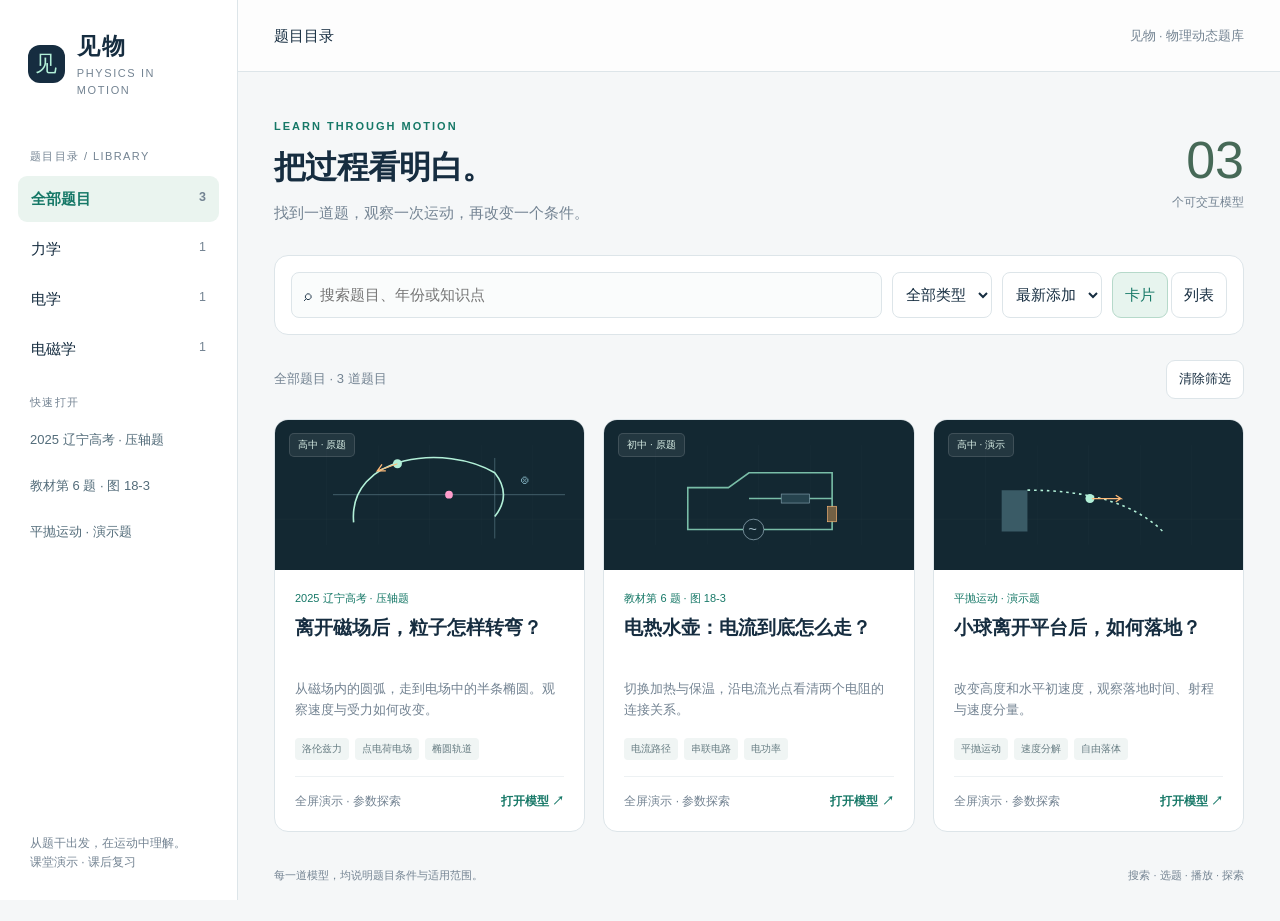
==== commit 1e969e09: "Redesign physics library with searchable catalog, shared fullscreen player and parameter exploration" ====
--- a/index.html
+++ b/index.html
@@ -1 +1 @@
-<!doctype html><html lang="zh-CN"><head><meta charset="utf-8"><meta name="viewport" content="width=device-width, initial-scale=1"><title>见物 · 物理动态题库</title><meta name="description" content="按题干建立物理模型，课堂观察运动，课后回看过程。"><link rel="icon" href="data:image/svg+xml,%3Csvg xmlns='http://www.w3.org/2000/svg' viewBox='0 0 64 64'%3E%3Crect width='64' height='64' rx='16' fill='%232950db'/%3E%3Cpath d='M14 17Q42 17 49 49' fill='none' stroke='white' stroke-width='4'/%3E%3Ccircle cx='31' cy='23' r='6' fill='%23a8f0df'/%3E%3C/svg%3E"><link rel="stylesheet" href="style.css"></head><body><header><a href="#" class="brand"><span class="logo">见</span><span>见物 <small>物理动态题库</small></span></a><nav aria-label="主要导航"><a href="#" id="navLibrary">全部题目</a><a href="#q-demo-horizontal" id="navLesson">示例演示</a></nav></header><main><section id="library"><div class="page-heading"><p class="eyebrow">PHYSICS IN MOTION</p><h1>让每一道题，<br>都有看得见的过程。</h1><p class="sub">从题干出发，在运动中理解物理。课堂一起观察，课后随时回看。</p></div><div class="section-title"><h2>动态题库</h2><span>2 道原题 · 1 道演示题</span></div><div class="library-grid"><a class="problem-card" href="liaoning-2025.html"><div class="card-visual"><svg viewBox="0 0 500 220" role="img" aria-label="带电粒子从磁场圆弧转入电场椭圆"><rect width="500" height="220" fill="#142448"/><rect x="370" width="130" height="220" fill="#1c365d"/><path d="M370 25V205M30 100H470" stroke="#7086a8"/><path d="M370 140Q398 100 370 60C310 -20 45 35 90 155" fill="none" stroke="#91ebd6" stroke-width="3"/><circle cx="280" cy="100" r="8" fill="#ff9bc8"/><text x="255" y="127" fill="#ff9bc8" font-size="16">−48q</text><circle cx="175" cy="32" r="8" fill="#91ebd6"/><path d="M175 32L130 42L141 33M130 42L144 46" stroke="#ffc282" fill="none" stroke-width="3"/><text x="401" y="66" fill="#b2caff" font-size="24">B ⊗</text><text x="390" y="146" fill="#dce8ff" font-size="18">M</text><text x="379" y="53" fill="#dce8ff" font-size="18">N</text></svg><span class="demo-tag">2025 辽宁高考 · 第15题</span></div><div class="card-content"><p class="category">电磁学 / 带电粒子 / 高考压轴</p><h3>离开磁场后，粒子会怎样转弯？</h3><p>圆弧、复合场与椭圆运动。跟随速度和受力箭头，找到速度方向首次反向的位置。</p><div class="card-bottom"><span>三问演示 · 时间回放 · 分步解析</span><strong>进入演示 ↗</strong></div></div></a><a class="problem-card" href="kettle.html"><div class="card-visual"><svg viewBox="0 0 500 220" role="img" aria-label="电热水壶两挡电路"><rect width="500" height="220" fill="#142448"/><path d="M225 185H100V80H190L235 45H390V185H275 M235 100H290M340 100H390" stroke="#91ebd6" stroke-width="4" fill="none"/><rect x="290" y="90" width="50" height="20" fill="#304562" stroke="#96a8c3" stroke-width="2"/><rect x="380" y="125" width="20" height="40" fill="#a4573a" stroke="#ffc282" stroke-width="2"/><circle cx="250" cy="185" r="23" fill="#142448" stroke="#d6e4f8" stroke-width="2"/><text x="241" y="192" fill="white" font-size="25">~</text><text x="285" y="80" fill="#d6e4f8" font-size="16">R₂</text><text x="410" y="150" fill="#ffc282" font-size="16">R₁</text><text x="155" y="110" fill="#d6e4f8" font-size="16">S₂</text><text x="205" y="152" fill="#d6e4f8" font-size="16">220 V</text></svg><span class="demo-tag">上传原题 · 第6题</span></div><div class="card-content"><p class="category">电学 / 电功率 / 电流路径</p><h3>电热水壶：电流到底怎么走？</h3><p>切换加热与保温挡，沿光点追踪电流通路，理解 R₁ 单独工作与两电阻串联的区别。</p><div class="card-bottom"><span>挡位切换 · 电流动画 · 原题解析</span><strong>进入演示 ↗</strong></div></div></a><a class="problem-card" href="#q-demo-horizontal"><div class="card-visual"><svg viewBox="0 0 500 220" role="img" aria-label="小球从平台边缘水平抛出的轨迹示意"><defs><pattern id="grid" width="25" height="25" patternUnits="userSpaceOnUse"><path d="M25 0H0V25" fill="none" stroke="#ffffff" stroke-opacity=".09"/></pattern></defs><rect width="500" height="220" fill="#142448"/><rect width="500" height="220" fill="url(#grid)"/><path d="M70 66H150V180H70" fill="#435777"/><path d="M150 66Q291 66 351 180" fill="none" stroke="#8eebd7" stroke-width="3" stroke-dasharray="5 6"/><path d="M40 180H460" stroke="#9cb2d8"/><circle cx="208" cy="75" r="10" fill="#ffbf74"/><path d="M208 75H267M260 70L267 75L260 80" fill="none" stroke="#ffbf74" stroke-width="2"/><text x="165" y="45" fill="#e7f0ff" font-size="16">v₀ = 10 m/s</text><text x="82" y="137" fill="#e7f0ff" font-size="15">20 m</text></svg><span class="demo-tag">示例题 · 非上传原题</span></div><div class="card-content"><p class="category">力学 / 平抛运动</p><h3>小球离开平台后，如何落地？</h3><p>20 m 高的平台，10 m/s 的水平初速度。观察水平与竖直运动如何合成。</p><div class="card-bottom"><span>动画 · 速度分解 · 分步解析</span><strong>进入演示 ↗</strong></div></div></a></div></section><section id="lesson" hidden><a href="#" class="back">← 返回题库</a><div class="lesson-heading"><div><p class="eyebrow">力学 / 平抛运动 / 示例 001</p><h1>小球离开平台后，如何落地？</h1><p class="sub">对照题目条件，观察运动的每一个瞬间。</p></div><span class="example-label">演示题</span></div><div class="lesson-layout"><aside class="statement"><span class="section-index">01 / 读题与建模</span><h2>题目条件</h2><p>一个小球从距水平地面 <strong>20 m</strong> 高的平台边缘，以 <strong>10 m/s</strong> 的初速度水平抛出。不计空气阻力，取 <strong>g = 10 m/s²</strong>。</p><p>求小球的落地时间、水平位移，以及落地前瞬间的速度大小。</p><dl><div><dt>初始高度 h</dt><dd>20 m</dd></div><div><dt>水平初速度 v₀</dt><dd>10 m/s</dd></div><div><dt>重力加速度 g</dt><dd>10 m/s²</dd></div></dl><div class="assumptions"><strong>模型与题干的对应</strong><ul><li>小球视为质点，只受重力。</li><li>初始竖直速度为 0。</li><li>水平向右为 x 正方向，y 表示距地高度。</li><li>动画在触地时结束，不模拟碰撞。</li></ul></div><p class="source-note">来源：本站演示题，用于展示题库功能。</p></aside><div class="model-column"><section class="simulation" id="simulation"><div class="simulation-header"><span>02 / 观察运动</span><button id="fullscreen" type="button">放大演示</button></div><div class="canvas-wrap"><canvas id="scene" role="img" aria-label="小球从20米高平台以每秒10米水平抛出的实时运动图"></canvas><span id="phase" class="phase">准备开始</span></div><div class="playback"><div class="timeline-label"><label for="timeline">运动时间</label><output id="clock">0.00 / 2.00 s</output></div><input id="timeline" type="range" min="0" max="2" step="0.01" value="0" aria-label="拖动查看任意时刻"><div class="playback-actions"><div class="play-buttons"><button id="play" class="primary">▶ 播放</button><button id="reset">重置</button><button id="step">前进 0.1 s</button></div><label class="speed-label">播放速度 <select id="speed"><option value="0.25">0.25×</option><option value="0.5">0.5×</option><option value="1" selected>1×</option></select></label></div><div class="display-options"><label><input id="trajectory" type="checkbox" checked>运动轨迹</label><label><input id="vectors" type="checkbox" checked>速度分解</label><span><i class="legend-x"></i> 水平速度 <i class="legend-y"></i> 竖直速度</span></div></div></section><div class="live-data"><div><span>水平位移 x</span><strong id="xValue">0.00 <small>m</small></strong></div><div><span>距地高度 y</span><strong id="yValue">20.00 <small>m</small></strong></div><div><span>速率 |v|</span><strong id="vValue">10.00 <small>m/s</small></strong></div></div><div class="observe"><strong>观察提示</strong><p>每前进相同的时间，水平位移的增量保持不变；竖直方向的下落距离却越来越大。拖动时间条，比较 t = 1 s 和 t = 2 s。</p></div></div></div><section class="explanation"><div><span class="section-index">03 / 回到物理规律</span><h2>一个运动，分成两个方向。</h2><p>水平方向不受力，做匀速直线运动；竖直方向从静止开始，做自由落体运动。两个方向经历的时间始终相同。</p></div><div class="solutions"><details><summary>① 为什么 2 秒后落地？</summary><p>竖直方向：h = ½gt²。代入 h = 20 m、g = 10 m/s²，得到 t = √(2h/g) = <strong>2 s</strong>。</p></details><details><summary>② 水平飞出多远？</summary><p>水平方向：x = v₀t = 10 × 2 = <strong>20 m</strong>。</p></details><details><summary>③ 落地前瞬间的速率是多少？</summary><p>vₓ = 10 m/s，vᵧ = −gt = −20 m/s。两分量互相垂直，因此 |v| = √(vₓ² + vᵧ²) = 10√5 ≈ <strong>22.36 m/s</strong>。</p></details></div></section></section></main><footer><span>见物 · 物理动态题库</span><span>观察过程，理解条件，回到规律。</span></footer><script src="app.js"></script></body></html>
+<!doctype html><html lang="zh-CN" data-lesson=""><head><meta charset="utf-8"><meta name="viewport" content="width=device-width,initial-scale=1,viewport-fit=cover"><title>见物 · 物理动态题库</title><meta name="description" content="按学科查找动态物理题，支持全屏播放、参数探索与原题解析。"><meta name="theme-color" content="#132832"><link rel="icon" href="data:image/svg+xml,%3Csvg xmlns='http://www.w3.org/2000/svg' viewBox='0 0 64 64'%3E%3Crect width='64' height='64' rx='16' fill='%23162d40'/%3E%3Cpath d='M14 17Q42 17 49 49' fill='none' stroke='%23b2f0d8' stroke-width='4'/%3E%3Ccircle cx='31' cy='23' r='6' fill='%23b2f0d8'/%3E%3C/svg%3E"><link rel="stylesheet" href="ui-v2.css"><script defer src="models-v2.js"></script><script defer src="lessons-v2.js"></script><script defer src="draw-v2.js"></script><script defer src="app-v2.js"></script></head><body><p style="padding:30px">正在打开物理动态题库…</p><noscript>此网站的交互动画需要启用 JavaScript。</noscript></body></html>
--- a/ui-v2.css
+++ b/ui-v2.css
@@ -0,0 +1,10 @@
+:root{--ink:#162d40;--muted:#738392;--line:#dde5e9;--bg:#f5f7f8;--teal:#167867;--mint:#b2f0d8;--navy:#132832;--orange:#ffba78}*{box-sizing:border-box}body{margin:0;background:var(--bg);color:var(--ink);font-family:-apple-system,BlinkMacSystemFont,"Segoe UI","PingFang SC","Microsoft Yahei",sans-serif;font-size:15px;line-height:1.6}button,input,select{font:inherit}button,a,input,select{-webkit-tap-highlight-color:transparent}button{cursor:pointer}a{color:inherit;text-decoration:none}button:focus-visible,a:focus-visible,input:focus-visible,select:focus-visible,summary:focus-visible{outline:3px solid #e7a04e;outline-offset:3px}[hidden]{display:none!important}button{border:1px solid var(--line);border-radius:9px;padding:8px 12px;background:white;color:var(--ink)}button:hover{border-color:#91b5aa}button.active,button[aria-pressed=true]{color:var(--teal);background:#e7f4ee;border-color:#b6d9ca}.skip{position:fixed;top:-80px;z-index:1000;background:white;padding:10px}.skip:focus{top:10px}.sidebar{position:fixed;inset:0 auto 0 0;width:238px;padding:28px 18px;background:#fff;border-right:1px solid var(--line);display:flex;flex-direction:column;z-index:20}.brand{display:flex;align-items:center;gap:12px;padding:0 10px 26px}.brand-icon{background:var(--ink);color:#b2f0d8;width:38px;height:38px;border-radius:12px;display:grid;place-items:center;font-size:22px}.brand strong{font-size:23px;letter-spacing:2px}.brand small{display:block;font-size:11px;letter-spacing:1.6px;color:var(--muted)}.side-label{font-size:11px;letter-spacing:1.4px;color:var(--muted);margin:22px 12px 10px}.cat-list{display:grid;gap:4px}.cat-list button{display:flex;justify-content:space-between;text-align:left;border:0;padding:11px 13px;background:transparent}.cat-list button.active{background:#eaf4ef;color:var(--teal);font-weight:600}.cat-list small{color:var(--muted)}.quick-list{display:grid;gap:7px}.quick-link{display:block;padding:9px 12px;border-radius:8px;font-size:13px;color:#536c7a}.quick-link:hover,.quick-link.active{background:#f0f5f7;color:var(--teal)}.side-footer{margin-top:auto;padding:25px 12px 0;color:var(--muted);font-size:12px}.shell{margin-left:238px}.topbar{height:72px;display:flex;align-items:center;justify-content:space-between;padding:0 36px;border-bottom:1px solid var(--line);background:rgba(255,255,255,.8);gap:15px}.topbar small{color:var(--muted)}.menu{display:none}.content{max-width:1560px;margin:auto;padding:36px}.eyebrow{font-size:11px;letter-spacing:2px;color:var(--teal);font-weight:700;margin:0 0 10px}h1{font-size:32px;line-height:1.35;letter-spacing:-.7px;margin:0 0 12px}h2{font-size:20px;margin:0}.muted{color:var(--muted)}.home-heading{display:flex;justify-content:space-between;align-items:center;gap:20px;margin:10px 0 30px}.home-heading p:last-child{margin:0;color:var(--muted)}.library-count{font-size:52px;font-weight:300;line-height:1;text-align:right;color:#466957}.library-count small{display:block;font-size:12px;margin-top:10px;color:var(--muted)}.filterbar{display:flex;gap:10px;flex-wrap:wrap;padding:16px;border:1px solid var(--line);border-radius:14px;background:white;margin-bottom:25px}.search{flex:1;min-width:180px;display:flex;gap:8px;align-items:center;border:1px solid var(--line);border-radius:8px;padding:0 12px;background:#fafcfc}.search input{border:0;background:transparent;outline:0;width:100%;padding:10px 0;color:var(--ink)}select{border:1px solid var(--line);border-radius:8px;background:white;padding:9px;color:var(--ink);max-width:100%}.view-toggle{display:flex;gap:3px}.result-line{display:flex;justify-content:space-between;align-items:center;margin-bottom:20px;font-size:13px;color:var(--muted)}.catalog-group{margin-bottom:30px}.group-title{display:flex;gap:10px;align-items:baseline;margin-bottom:15px}.group-title h2{font-size:17px}.group-title span{font-size:12px;color:var(--muted)}.cards{display:grid;grid-template-columns:repeat(auto-fit,minmax(280px,1fr));gap:18px}.card{border:1px solid var(--line);border-radius:14px;overflow:hidden;background:white;transition:box-shadow .15s,transform .15s}.card:hover{box-shadow:0 8px 24px #13342d0c;transform:translateY(-2px)}.thumb{height:150px;background:var(--navy);position:relative;overflow:hidden}.thumb svg{width:100%;height:100%;display:block}.thumb-badge{position:absolute;top:13px;left:14px;color:#d8eee5;background:#ffffff12;border:1px solid #ffffff20;padding:3px 8px;border-radius:5px;font-size:10px}.card-body{padding:20px}.card-meta{font-size:11px;color:var(--teal);margin-bottom:7px}.card h3{font-size:19px;margin:0 0 10px;line-height:1.45}.card p{color:var(--muted);font-size:13px;min-height:42px;margin:0 0 17px}.tags{display:flex;gap:6px;flex-wrap:wrap;font-size:10px;color:#677d83}.tags span{background:#f0f5f4;padding:3px 7px;border-radius:4px}.card-end{display:flex;justify-content:space-between;border-top:1px solid #edf1f3;padding-top:15px;margin-top:16px;font-size:12px;color:var(--muted)}.card-end b{color:var(--teal)}.catalog-list .cards{display:block}.catalog-list .card{display:flex;margin-bottom:12px}.catalog-list .thumb{width:190px;height:auto;flex-shrink:0}.catalog-list .card-body{flex:1;min-width:0;padding:17px 22px}.catalog-list .card p{min-height:0;margin-bottom:10px}.catalog-list .card-end{margin-top:10px;padding-top:10px}.empty{text-align:center;padding:70px 15px;background:white;border:1px dashed var(--line);border-radius:12px}.lesson-head{display:flex;justify-content:space-between;align-items:center;gap:15px;margin-bottom:25px}.lesson-head h1{font-size:27px;margin-bottom:8px}.lesson-head .muted{font-size:13px}.lesson-head .pager{display:flex;gap:8px;flex-shrink:0}.lesson-head .pager button{font-size:12px}.workbench{display:grid;grid-template-columns:minmax(0,1fr) 310px;gap:22px;align-items:start}.lesson-main{min-width:0}.stage{border-radius:15px;overflow:hidden;background:var(--navy);color:#e1eff3;border:1px solid #223b46;display:flex;flex-direction:column;position:relative}.stage-top{display:flex;justify-content:space-between;align-items:center;gap:10px;padding:13px 16px;border-bottom:1px solid #ffffff13;min-height:57px}.stage-title{font-size:13px;min-width:0}.stage button,.stage select{background:#203b48;border:1px solid #41616d;color:#e1eff3;font-size:12px;padding:7px 10px}.stage button:hover{border-color:#a7e6d1}.stage-actions{display:flex;gap:7px;flex-shrink:0}.stage button[aria-pressed=true]{background:#b2f0d8;color:#153d34;border-color:#b2f0d8}.modes{display:flex;gap:7px;flex-wrap:wrap;padding:12px 16px 0;align-items:center;min-height:16px}.modes button{font-size:12px}.modes label{font-size:12px;display:flex;gap:6px;align-items:center;margin-left:auto}.viewport{position:relative;height:440px;min-height:220px;flex:1 1 auto}.viewport canvas{display:block;width:100%;height:100%;position:absolute;inset:0}.legend{display:flex;align-items:center;gap:15px;padding:4px 18px 12px;flex-wrap:wrap;font-size:11px;color:#abc4d0}.legend .mint{color:#b2f0d8}.legend .orange{color:#ffba78}.legend .pink{color:#ff9dcc}.legend .blue{color:#9ab8ff}.playback{padding:13px 16px;background:#1c333e;border-top:1px solid #ffffff10;flex-shrink:0}.time-row{display:flex;justify-content:space-between;gap:10px;font-size:11px;color:#b5ccd6;min-height:20px}.playback input[type=range]{width:100%;display:block;margin:10px 0 15px;accent-color:#a9edd3;height:4px}.transport{display:flex;gap:7px;align-items:center;flex-wrap:wrap}.transport .play{background:#b2f0d8;border-color:#b2f0d8;color:#133c33;min-width:85px;font-weight:600}.transport .speed{display:flex;align-items:center;gap:5px;margin-left:auto;font-size:11px}.transport label{display:flex;align-items:center;gap:5px;font-size:11px}.stage input[type=checkbox]{accent-color:#b2f0d8}.stage:fullscreen,.stage.expanded{width:100vw;height:100dvh;border:0;border-radius:0;margin:0;background:var(--navy)}.stage.expanded{position:fixed;inset:0;z-index:100}.stage:fullscreen .viewport,.stage.expanded .viewport{height:auto;min-height:0}.stage:fullscreen .stage-top,.stage.expanded .stage-top{padding-top:max(10px,env(safe-area-inset-top))}.stage:fullscreen .playback,.stage.expanded .playback{padding-bottom:max(12px,env(safe-area-inset-bottom))}.stage:fullscreen .stage-title,.stage.expanded .stage-title{font-size:15px}.full-params{position:absolute;right:12px;top:65px;bottom:160px;width:280px;max-width:calc(100% - 24px);z-index:5;overflow:auto;padding:16px;border:1px solid #ccdce1;border-radius:12px;background:#fbfdfd;color:var(--ink);box-shadow:0 10px 40px #0005}.full-params button{background:white;color:var(--ink);border-color:var(--line)}.full-params-head{display:flex;align-items:center;justify-content:space-between;font-size:14px;margin-bottom:10px}.full-params .param-note{font-size:11px}.stats{display:grid;grid-template-columns:repeat(3,minmax(0,1fr));gap:12px;margin:14px 0}.stat{padding:16px;background:white;border:1px solid var(--line);border-radius:10px;min-width:0}.stat small{display:block;font-size:11px;color:var(--muted);margin-bottom:5px}.stat strong{font-size:23px;font-weight:600;overflow-wrap:anywhere}.stat span{font-size:11px;color:var(--muted)}.insight{padding:17px 20px;background:#e8f1ed;color:#385c50;border-radius:10px;font-size:13px;line-height:1.8}.insight strong{display:block;margin-bottom:3px}.scene-note{font-size:11px;color:var(--muted);margin:12px 2px}.side-panel{background:white;border:1px solid var(--line);border-radius:14px;overflow:hidden;min-width:0}.tabs{display:flex;border-bottom:1px solid var(--line);padding:7px;gap:3px}.tabs button{border:0;border-radius:7px;flex:1;font-size:13px}.tabs button[aria-selected=true]{background:#edf4f0;color:var(--teal);font-weight:700}.panel-body{padding:22px;font-size:13px;line-height:1.9}.panel-body p:first-child{margin-top:0}.panel-body ul,.panel-body ol{padding-left:20px}.aside-note,.param-note{font-size:12px;color:var(--muted);line-height:1.8}.source{color:var(--teal);font-size:12px}.panel-body details{border-bottom:1px solid var(--line);padding:0 0 18px;margin-bottom:18px}.panel-body summary{font-size:14px;font-weight:600;cursor:pointer}.formula{font-size:15px;color:var(--teal);background:#f3f8f5;padding:12px;border-radius:8px;line-height:1.9;overflow-wrap:anywhere}.param{padding:14px 0;border-bottom:1px solid #edf1f3}.param-heading{display:flex;justify-content:space-between;align-items:baseline;gap:8px;font-size:12px}.param-value{display:flex;align-items:baseline;gap:4px;color:var(--teal);font-weight:600;font-size:12px;white-space:nowrap}.param input[type=number]{width:70px;padding:4px 6px;border:1px solid var(--line);border-radius:5px;color:var(--teal);font:inherit}.param input[type=range]{display:block;width:100%;margin:15px 0 6px;accent-color:var(--teal)}.param small{font-size:10px;color:var(--muted);display:block}.param-status{font-size:11px;border:1px solid #c9e3d5;padding:5px 8px;border-radius:5px;background:#f0f8f4;color:var(--teal);display:inline-block;margin-bottom:12px}.param-status.changed{background:#fff4e8;color:#92631f;border-color:#f2d9b3}.restore{width:100%;margin-top:18px;color:var(--teal)}.footer{font-size:11px;color:var(--muted);display:flex;justify-content:space-between;padding-top:35px}.menu-shade{display:none}.mobile-close{display:none}body.lock-scroll{overflow:hidden}
+@media(min-width:1500px){.viewport{height:500px}.cards{grid-template-columns:repeat(3,minmax(0,1fr))}}
+@media(max-width:1180px){.sidebar{width:208px;padding:25px 12px}.shell{margin-left:208px}.content{padding:25px}.topbar{padding:0 25px}.workbench{grid-template-columns:minmax(0,1fr)}.side-panel{max-width:none}.panel-body{min-height:180px}.params-grid{display:grid;grid-template-columns:repeat(3,minmax(0,1fr));gap:18px}.full-params .params-grid{display:block}.viewport{height:420px}}
+@media(max-width:760px){.sidebar{transform:translateX(-100%);width:260px;transition:transform .2s;z-index:60}.sidebar.open{transform:translateX(0)}.menu-shade.open{display:block;position:fixed;inset:0;background:#0e263b77;z-index:50}.mobile-close{display:block;position:absolute;right:12px;top:12px;padding:3px 8px;border:0}.shell{margin-left:0}.menu{display:block;font-size:13px}.topbar{height:62px;padding:0 18px}.topbar small{font-size:11px}.content{padding:24px 16px}.home-heading{margin:5px 0 22px}h1{font-size:26px}.library-count{font-size:38px}.filterbar{padding:12px;gap:8px}.search{flex-basis:100%}.filterbar select{font-size:12px}.filterbar button{font-size:12px;padding:7px 9px}.result-line{font-size:12px}.cards{grid-template-columns:1fr}.thumb{height:155px}.catalog-list .thumb{display:none}.catalog-list .card-body{padding:17px}.lesson-head{display:block}.lesson-head h1{font-size:24px}.lesson-head .pager{margin-top:13px}.stage-top{padding:10px 12px;align-items:center;gap:5px}.stage-title{font-size:11px;max-width:100px;line-height:1.4}.stage-actions{gap:5px}.stage button{font-size:11px;padding:7px 8px}.viewport{height:340px}.modes{padding:10px 12px 0;gap:5px}.modes button{font-size:10px}.modes label{margin-left:0;width:100%}.legend{font-size:10px;gap:9px;padding:4px 12px 10px}.playback{padding:12px}.transport{gap:5px}.transport .speed{margin-left:auto}.transport label{font-size:10px}.stats{gap:7px}.stat{padding:12px 9px}.stat strong{font-size:19px}.stat small{font-size:10px}.stat span{font-size:10px}.params-grid{grid-template-columns:1fr;gap:0}.panel-body{padding:18px}.footer{display:block;line-height:2}.full-params{bottom:175px}.stage:fullscreen .stage-title,.stage.expanded .stage-title{max-width:200px;font-size:12px}}
+@media(max-height:540px) and (orientation:landscape){.stage:fullscreen .stage-top,.stage.expanded .stage-top{padding:5px 12px;min-height:35px}.stage:fullscreen .modes,.stage.expanded .modes{padding:5px 12px 0;min-height:10px}.stage:fullscreen .modes label,.stage.expanded .modes label{width:auto;margin-left:auto}.stage:fullscreen .legend,.stage.expanded .legend{padding:0 12px 4px;font-size:10px}.stage:fullscreen .playback,.stage.expanded .playback{padding:5px 12px}.stage:fullscreen .playback input[type=range],.stage.expanded .playback input[type=range]{margin:6px 0 9px}.stage:fullscreen .time-row,.stage.expanded .time-row{min-height:15px}.stage:fullscreen button,.stage.expanded button{padding:4px 9px}.full-params{top:43px;bottom:10px;width:290px}.stage:fullscreen .transport,.stage.expanded .transport{flex-wrap:nowrap}}
+@media(prefers-reduced-motion:reduce){*{scroll-behavior:auto!important;transition:none!important}}
+
+button:disabled{opacity:.45;cursor:default}.card h3{min-height:55px}.catalog-list .card h3{min-height:0}
+
+.full-values{display:none;padding:4px 18px 7px;font-size:12px;color:#d4e7e4;word-spacing:3px}.stage:fullscreen .full-values,.stage.expanded .full-values{display:block}input:disabled{opacity:.4;cursor:not-allowed}@media(max-height:540px) and (orientation:landscape){.full-values{padding:2px 12px;font-size:10px}}
